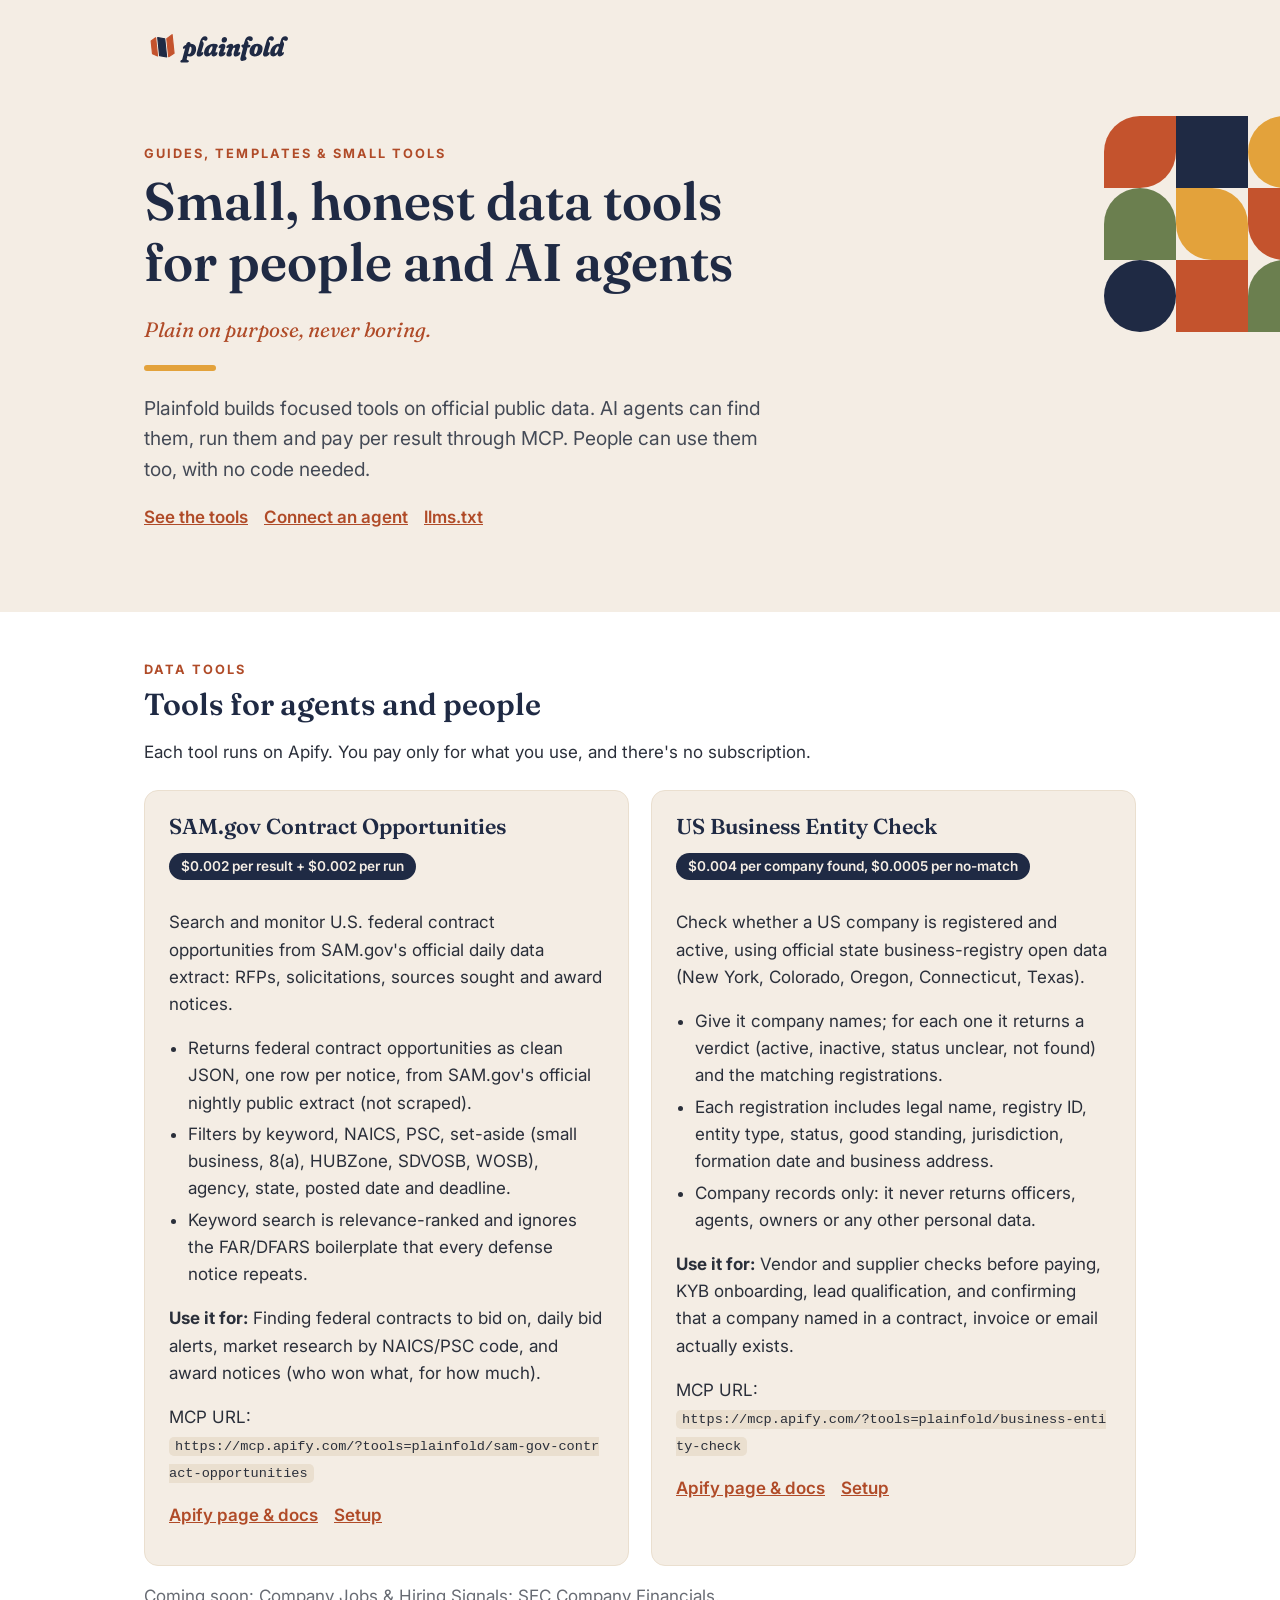
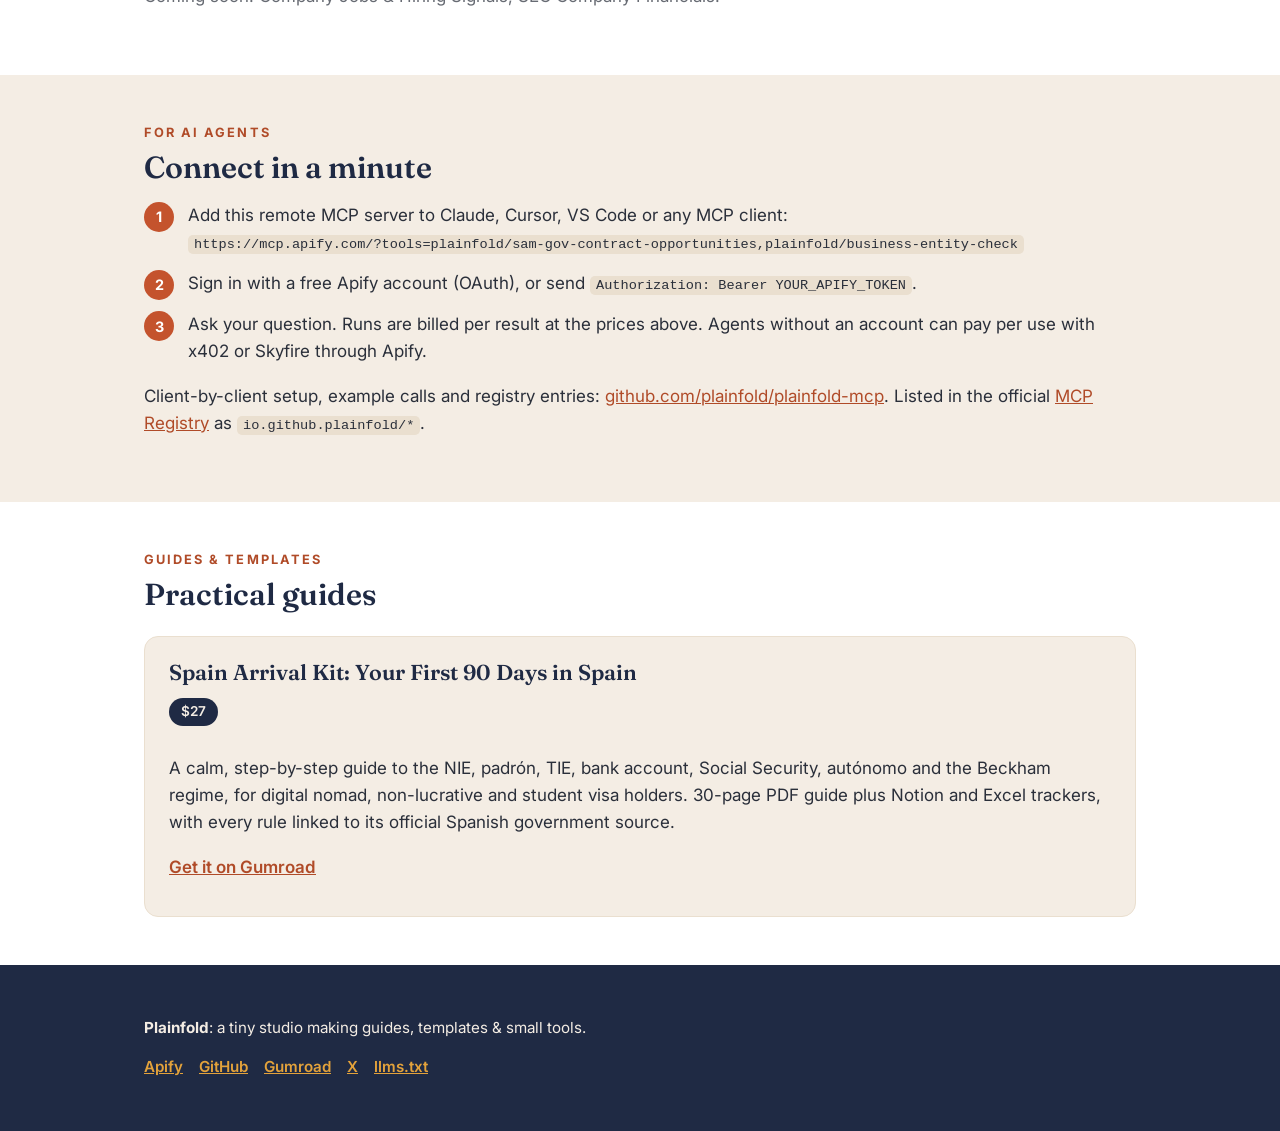
==== index.html @ ecb662b7 "Initial commit" ====
<!doctype html>
<html lang="en">
<head>
<meta charset="utf-8">
<meta name="viewport" content="width=device-width,initial-scale=1">
<title>Plainfold: small, honest data tools for people and AI agents</title>
<meta name="description" content="Small, honest data tools for people and AI agents. Data tools for AI agents (MCP) and practical guides from Plainfold.">
<link rel="canonical" href="https://plainfold.github.io/">
<link rel="icon" href="/favicon.ico" sizes="any"><link rel="icon" type="image/png" href="/assets/favicon-32.png"><link rel="apple-touch-icon" href="/assets/apple-touch-icon.png">
<link rel="alternate" type="text/plain" title="llms.txt" href="/llms.txt">
<meta property="og:type" content="website"><meta property="og:title" content="Plainfold"><meta property="og:description" content="Small, honest data tools for people and AI agents. Data tools for AI agents (MCP) and practical guides from Plainfold.">
<meta property="og:url" content="https://plainfold.github.io/"><meta property="og:image" content="https://plainfold.github.io/assets/og-image.png">
<meta name="twitter:card" content="summary_large_image"><meta name="twitter:site" content="@plainfoldco">
<link rel="preconnect" href="https://fonts.googleapis.com"><link rel="preconnect" href="https://fonts.gstatic.com" crossorigin>
<link href="https://fonts.googleapis.com/css2?family=Fraunces:ital,opsz,wght@0,9..144,600;1,9..144,400&family=Inter:wght@400;600;700&display=swap" rel="stylesheet">
<style>
:root{--navy:#1F2A44;--terra:#C4532D;--terra-text:#B04B28;--sand:#F4EDE4;--sand2:#EADFCF;--olive:#6B7F4F;--saffron:#E3A23B;--ink:#2A2F3A;--muted:#676B73}
*{box-sizing:border-box}html{-webkit-text-size-adjust:100%}
body{margin:0;background:var(--sand);color:var(--ink);font:17px/1.6 "Inter",system-ui,-apple-system,"Segoe UI",sans-serif}
a{color:var(--terra-text)}a:hover{color:var(--navy)}
h1,h2,h3{font-family:"Fraunces",Georgia,serif;font-weight:600;color:var(--navy);line-height:1.15;margin:0 0 .4em}
h1{font-size:clamp(2.1rem,5vw,3.3rem)}h2{font-size:1.9rem;margin-top:0}h3{font-size:1.35rem}
.wrap{max-width:1040px;margin:0 auto;padding:0 24px}
header.top{padding:28px 0}header.top img{height:40px;width:auto;display:block}
.hero{position:relative;overflow:hidden;padding:48px 0 64px}
.hero p.lede{font-size:1.2rem;max-width:620px;color:#444A56}
.hero .sub{font-family:"Fraunces",Georgia,serif;font-style:italic;color:var(--terra-text);font-size:1.3rem;margin:0 0 .6em}
.bar{width:72px;height:6px;background:var(--saffron);border-radius:3px;margin:18px 0 22px}
.mosaic{position:absolute;right:-40px;top:20px;display:grid;grid-template-columns:repeat(3,72px);gap:0;opacity:1}
.mosaic i{display:block;width:72px;height:72px}
.kicker{font-weight:700;text-transform:uppercase;letter-spacing:.16em;font-size:.8rem;color:var(--terra-text);margin:0 0 .5em}
section{padding:48px 0}section.alt{background:#fff}
.cards{display:grid;grid-template-columns:repeat(auto-fit,minmax(300px,1fr));gap:22px;margin-top:24px}
.card{background:#fff;border:1px solid var(--sand2);border-radius:14px;padding:24px 24px 18px}
section.alt .card{background:var(--sand)}
.card .price{display:inline-block;background:var(--navy);color:var(--sand);border-radius:999px;padding:3px 12px;font-size:.85rem;font-weight:600;margin:4px 0 12px}
.card ul{padding-left:1.1em;margin:.4em 0 1em}.card li{margin:.25em 0}
code,pre{font-family:ui-monospace,SFMono-Regular,Menlo,Consolas,monospace;font-size:.85rem}
code{background:var(--sand2);padding:2px 6px;border-radius:5px;word-break:break-all}
pre{background:var(--navy);color:var(--sand);padding:14px 16px;border-radius:10px;overflow-x:auto}
.links a{margin-right:16px;font-weight:600}
.soon{color:var(--muted)}
.steps{counter-reset:s;list-style:none;padding:0}.steps li{counter-increment:s;margin:0 0 14px;padding-left:44px;position:relative}
.steps li:before{content:counter(s);position:absolute;left:0;top:0;width:30px;height:30px;border-radius:50%;background:var(--terra);color:#fff;font-weight:700;display:flex;align-items:center;justify-content:center;font-size:.9rem}
footer{background:var(--navy);color:var(--sand);padding:36px 0;font-size:.95rem}footer a{color:var(--saffron)}
@media (max-width:720px){.mosaic{display:none}}
</style>
<script type="application/ld+json">
{
 "@context": "https://schema.org",
 "@graph": [
  {
   "@type": "Organization",
   "@id": "https://plainfold.github.io/#org",
   "name": "Plainfold",
   "url": "https://plainfold.github.io/",
   "logo": "https://plainfold.github.io/assets/plainfold-icon-512.png",
   "description": "Small, honest data tools for people and AI agents.",
   "sameAs": [
    "https://github.com/plainfold",
    "https://apify.com/plainfold",
    "https://x.com/plainfoldco",
    "https://plainfold.gumroad.com"
   ]
  },
  {
   "@type": "WebSite",
   "@id": "https://plainfold.github.io/#site",
   "url": "https://plainfold.github.io/",
   "name": "Plainfold",
   "publisher": {
    "@id": "https://plainfold.github.io/#org"
   }
  },
  {
   "@type": "ItemList",
   "name": "Plainfold tools and products",
   "itemListElement": [
    {
     "@type": "ListItem",
     "position": 1,
     "item": {
      "@type": "SoftwareApplication",
      "name": "SAM.gov Contract Opportunities",
      "applicationCategory": "BusinessApplication",
      "operatingSystem": "Web (API, MCP)",
      "url": "https://apify.com/plainfold/sam-gov-contract-opportunities",
      "description": "Search and monitor U.S. federal contract opportunities from SAM.gov's official daily data extract: RFPs, solicitations, sources sought and award notices.",
      "publisher": {
       "@id": "https://plainfold.github.io/#org"
      },
      "offers": [
       {
        "@type": "Offer",
        "name": "Per opportunity returned",
        "price": "0.002",
        "priceCurrency": "USD"
       },
       {
        "@type": "Offer",
        "name": "Per run",
        "price": "0.002",
        "priceCurrency": "USD"
       }
      ]
     }
    },
    {
     "@type": "ListItem",
     "position": 2,
     "item": {
      "@type": "SoftwareApplication",
      "name": "US Business Entity Check",
      "applicationCategory": "BusinessApplication",
      "operatingSystem": "Web (API, MCP)",
      "url": "https://apify.com/plainfold/business-entity-check",
      "description": "Check whether a US company is registered and active, using official state business-registry open data (New York, Colorado, Oregon, Connecticut, Texas).",
      "publisher": {
       "@id": "https://plainfold.github.io/#org"
      },
      "offers": [
       {
        "@type": "Offer",
        "name": "Per company found",
        "price": "0.004",
        "priceCurrency": "USD"
       },
       {
        "@type": "Offer",
        "name": "Per lookup with no match",
        "price": "0.0005",
        "priceCurrency": "USD"
       },
       {
        "@type": "Offer",
        "name": "Per run",
        "price": "0.0005",
        "priceCurrency": "USD"
       }
      ]
     }
    },
    {
     "@type": "ListItem",
     "position": 3,
     "item": {
      "@type": "Product",
      "name": "Spain Arrival Kit: Your First 90 Days in Spain",
      "url": "https://plainfold.gumroad.com/l/hvrxff",
      "description": "A calm, step-by-step guide to the NIE, padrón, TIE, bank account, Social Security, autónomo and the Beckham regime, for digital nomad, non-lucrative and student visa holders. 30-page PDF guide plus Notion and Excel trackers, with every rule linked to its official Spanish government source.",
      "brand": {
       "@id": "https://plainfold.github.io/#org"
      },
      "offers": {
       "@type": "Offer",
       "price": "27",
       "priceCurrency": "USD",
       "url": "https://plainfold.gumroad.com/l/hvrxff",
       "availability": "https://schema.org/InStock"
      }
     }
    }
   ]
  }
 ]
}
</script>
</head>
<body>
<header class="top"><div class="wrap"><a href="/"><img src="/assets/plainfold-logo-light.svg" alt="Plainfold" width="188" height="40"></a></div></header>
<main>
<div class="hero"><div class="mosaic" aria-hidden="true"><i style="background:#C4532D;border-radius:50% 0 50% 0"></i><i style="background:#1F2A44;border-radius:0"></i><i style="background:#E3A23B;border-radius:50%"></i><i style="background:#6B7F4F;border-radius:50% 50% 0 0"></i><i style="background:#E3A23B;border-radius:0 50% 0 50%"></i><i style="background:#C4532D;border-radius:0 0 50% 50%"></i><i style="background:#1F2A44;border-radius:50%"></i><i style="background:#C4532D;border-radius:0"></i><i style="background:#6B7F4F;border-radius:50% 0 50% 0"></i></div><div class="wrap">
<p class="kicker">Guides, templates &amp; small tools</p>
<h1>Small, honest data tools<br>for people and AI agents</h1>
<p class="sub">Plain on purpose, never boring.</p>
<div class="bar"></div>
<p class="lede">Plainfold builds focused tools on official public data. AI agents can find them, run them and pay per result through MCP. People can use them too, with no code needed.</p>
<p class="links"><a href="#tools">See the tools</a><a href="#agents">Connect an agent</a><a href="/llms.txt">llms.txt</a></p>
</div></div>
<section id="tools" class="alt"><div class="wrap">
<p class="kicker">Data tools</p><h2>Tools for agents and people</h2>
<p>Each tool runs on Apify. You pay only for what you use, and there's no subscription.</p>
<div class="cards"><article class="card" id="sam-gov-contract-opportunities">
<h3>SAM.gov Contract Opportunities</h3><span class="price">$0.002 per result + $0.002 per run</span>
<p>Search and monitor U.S. federal contract opportunities from SAM.gov&#x27;s official daily data extract: RFPs, solicitations, sources sought and award notices.</p>
<ul><li>Returns federal contract opportunities as clean JSON, one row per notice, from SAM.gov&#x27;s official nightly public extract (not scraped).</li><li>Filters by keyword, NAICS, PSC, set-aside (small business, 8(a), HUBZone, SDVOSB, WOSB), agency, state, posted date and deadline.</li><li>Keyword search is relevance-ranked and ignores the FAR/DFARS boilerplate that every defense notice repeats.</li></ul>
<p><strong>Use it for:</strong> Finding federal contracts to bid on, daily bid alerts, market research by NAICS/PSC code, and award notices (who won what, for how much).</p>
<p>MCP URL:<br><code>https://mcp.apify.com/?tools=plainfold/sam-gov-contract-opportunities</code></p>
<p class="links"><a href="https://apify.com/plainfold/sam-gov-contract-opportunities">Apify page &amp; docs</a><a href="https://github.com/plainfold/plainfold-mcp#samgov-contract-opportunities">Setup</a></p>
</article><article class="card" id="business-entity-check">
<h3>US Business Entity Check</h3><span class="price">$0.004 per company found, $0.0005 per no-match</span>
<p>Check whether a US company is registered and active, using official state business-registry open data (New York, Colorado, Oregon, Connecticut, Texas).</p>
<ul><li>Give it company names; for each one it returns a verdict (active, inactive, status unclear, not found) and the matching registrations.</li><li>Each registration includes legal name, registry ID, entity type, status, good standing, jurisdiction, formation date and business address.</li><li>Company records only: it never returns officers, agents, owners or any other personal data.</li></ul>
<p><strong>Use it for:</strong> Vendor and supplier checks before paying, KYB onboarding, lead qualification, and confirming that a company named in a contract, invoice or email actually exists.</p>
<p>MCP URL:<br><code>https://mcp.apify.com/?tools=plainfold/business-entity-check</code></p>
<p class="links"><a href="https://apify.com/plainfold/business-entity-check">Apify page &amp; docs</a><a href="https://github.com/plainfold/plainfold-mcp#us-business-entity-check">Setup</a></p>
</article></div><p class="soon">Coming soon: Company Jobs &amp; Hiring Signals; SEC Company Financials.</p>
</div></section>
<section id="agents"><div class="wrap">
<p class="kicker">For AI agents</p><h2>Connect in a minute</h2>
<ol class="steps">
<li>Add this remote MCP server to Claude, Cursor, VS Code or any MCP client:<br><code>https://mcp.apify.com/?tools=plainfold/sam-gov-contract-opportunities,plainfold/business-entity-check</code></li>
<li>Sign in with a free Apify account (OAuth), or send <code>Authorization: Bearer YOUR_APIFY_TOKEN</code>.</li>
<li>Ask your question. Runs are billed per result at the prices above. Agents without an account can pay per use with x402 or Skyfire through Apify.</li>
</ol>
<p>Client-by-client setup, example calls and registry entries: <a href="https://github.com/plainfold/plainfold-mcp">github.com/plainfold/plainfold-mcp</a>. Listed in the official <a href="https://registry.modelcontextprotocol.io/v0.1/servers?search=io.github.plainfold">MCP Registry</a> as <code>io.github.plainfold/*</code>.</p>
</div></section>
<section id="guides" class="alt"><div class="wrap">
<p class="kicker">Guides &amp; templates</p><h2>Practical guides</h2>
<div class="cards"><article class="card"><h3>Spain Arrival Kit: Your First 90 Days in Spain</h3><span class="price">$27</span>
<p>A calm, step-by-step guide to the NIE, padrón, TIE, bank account, Social Security, autónomo and the Beckham regime, for digital nomad, non-lucrative and student visa holders. 30-page PDF guide plus Notion and Excel trackers, with every rule linked to its official Spanish government source.</p><p class="links"><a href="https://plainfold.gumroad.com/l/hvrxff">Get it on Gumroad</a></p></article></div>
</div></section>
</main>
<footer><div class="wrap">
<p><strong>Plainfold</strong>: a tiny studio making guides, templates &amp; small tools.</p>
<p class="links"><a href="https://apify.com/plainfold">Apify</a><a href="https://github.com/plainfold">GitHub</a><a href="https://plainfold.gumroad.com">Gumroad</a><a href="https://x.com/plainfoldco">X</a><a href="/llms.txt">llms.txt</a></p>
</div></footer>
</body>
</html>
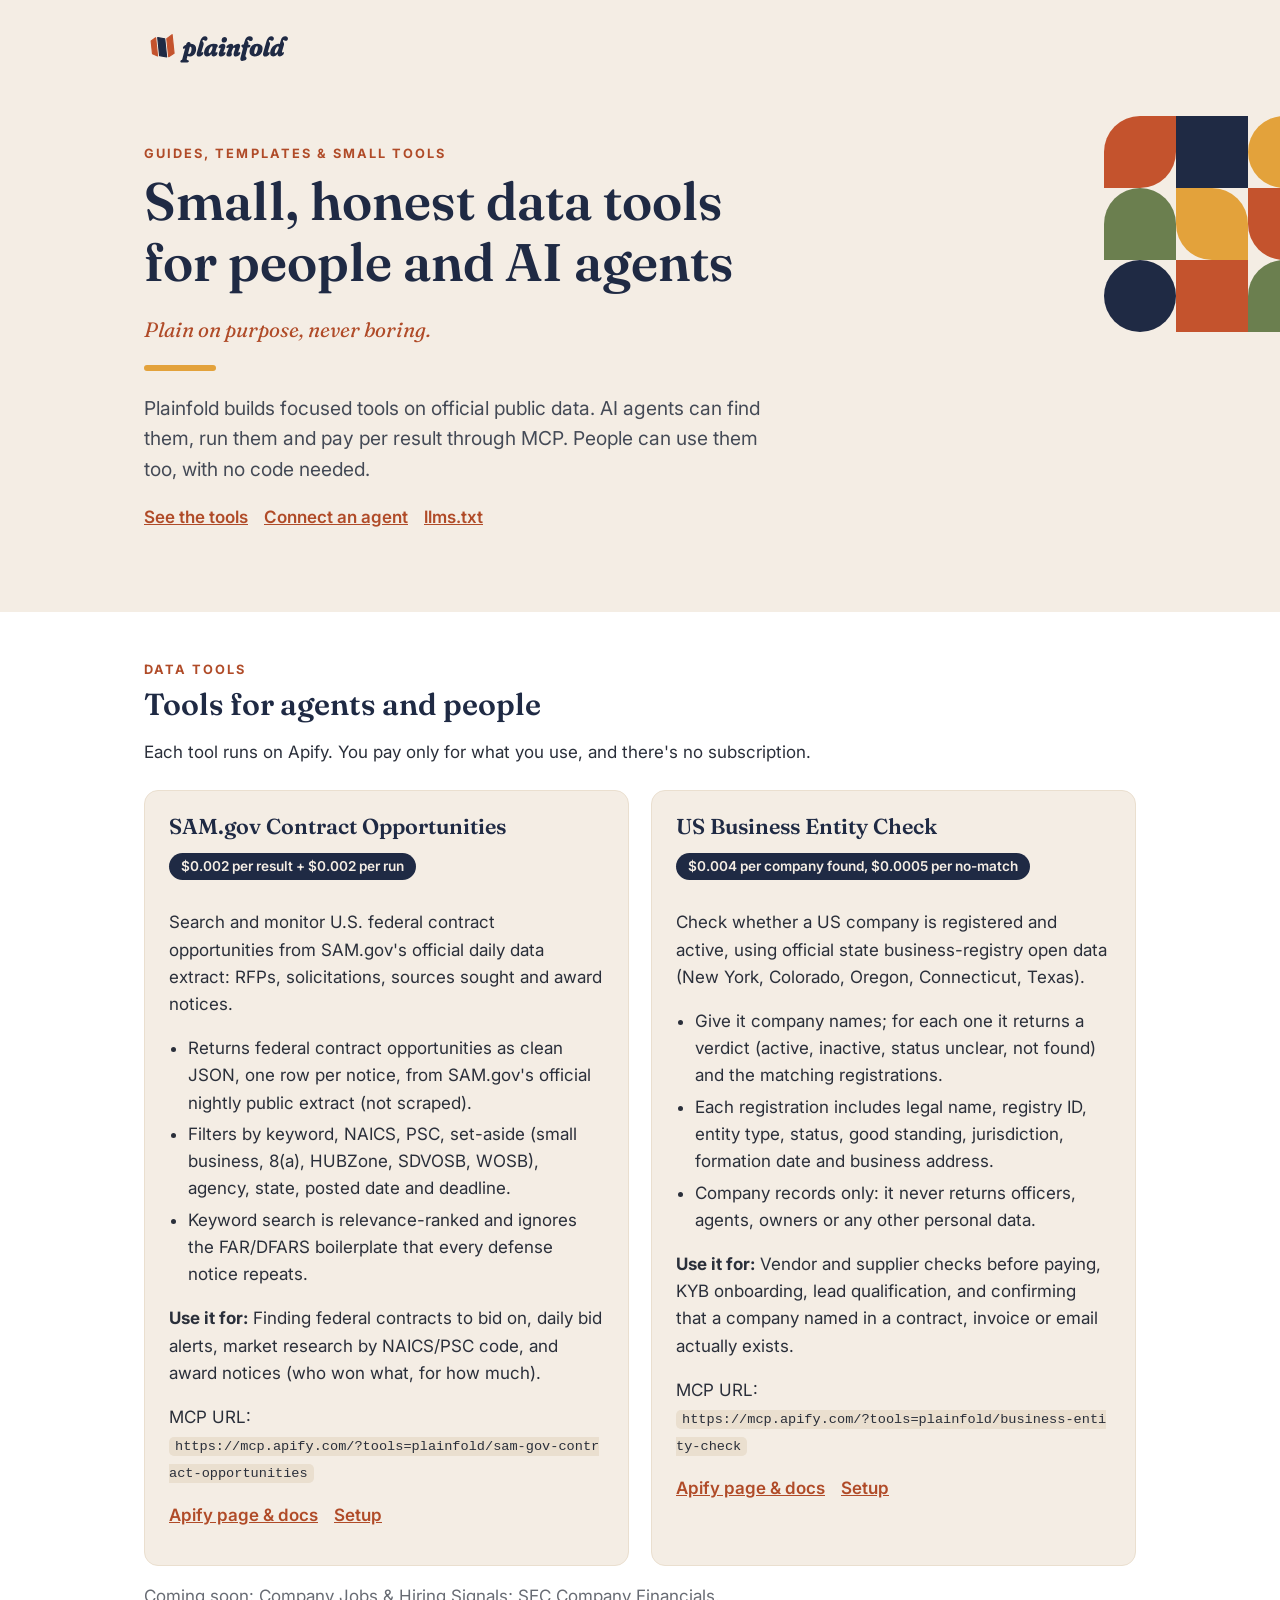
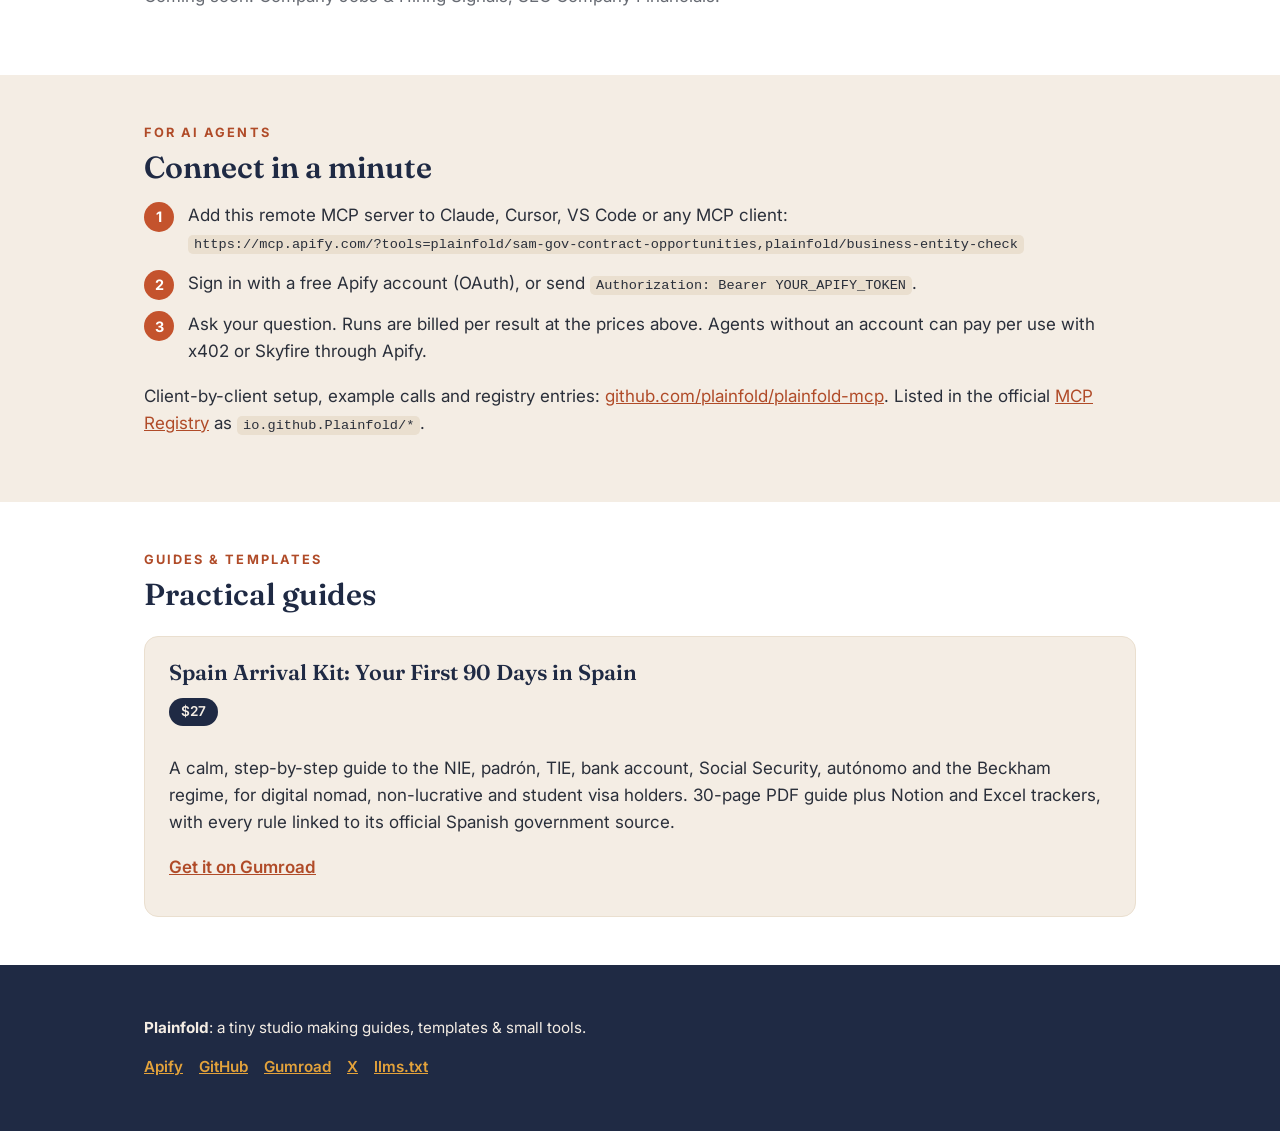
==== commit 3fb58d66: "Use io.github.Plainfold registry namespace" ====
--- a/index.html
+++ b/index.html
@@ -203,7 +203,7 @@
 <li>Sign in with a free Apify account (OAuth), or send <code>Authorization: Bearer YOUR_APIFY_TOKEN</code>.</li>
 <li>Ask your question. Runs are billed per result at the prices above. Agents without an account can pay per use with x402 or Skyfire through Apify.</li>
 </ol>
-<p>Client-by-client setup, example calls and registry entries: <a href="https://github.com/plainfold/plainfold-mcp">github.com/plainfold/plainfold-mcp</a>. Listed in the official <a href="https://registry.modelcontextprotocol.io/v0.1/servers?search=io.github.plainfold">MCP Registry</a> as <code>io.github.plainfold/*</code>.</p>
+<p>Client-by-client setup, example calls and registry entries: <a href="https://github.com/plainfold/plainfold-mcp">github.com/plainfold/plainfold-mcp</a>. Listed in the official <a href="https://registry.modelcontextprotocol.io/v0.1/servers?search=io.github.Plainfold">MCP Registry</a> as <code>io.github.Plainfold/*</code>.</p>
 </div></section>
 <section id="guides" class="alt"><div class="wrap">
 <p class="kicker">Guides &amp; templates</p><h2>Practical guides</h2>
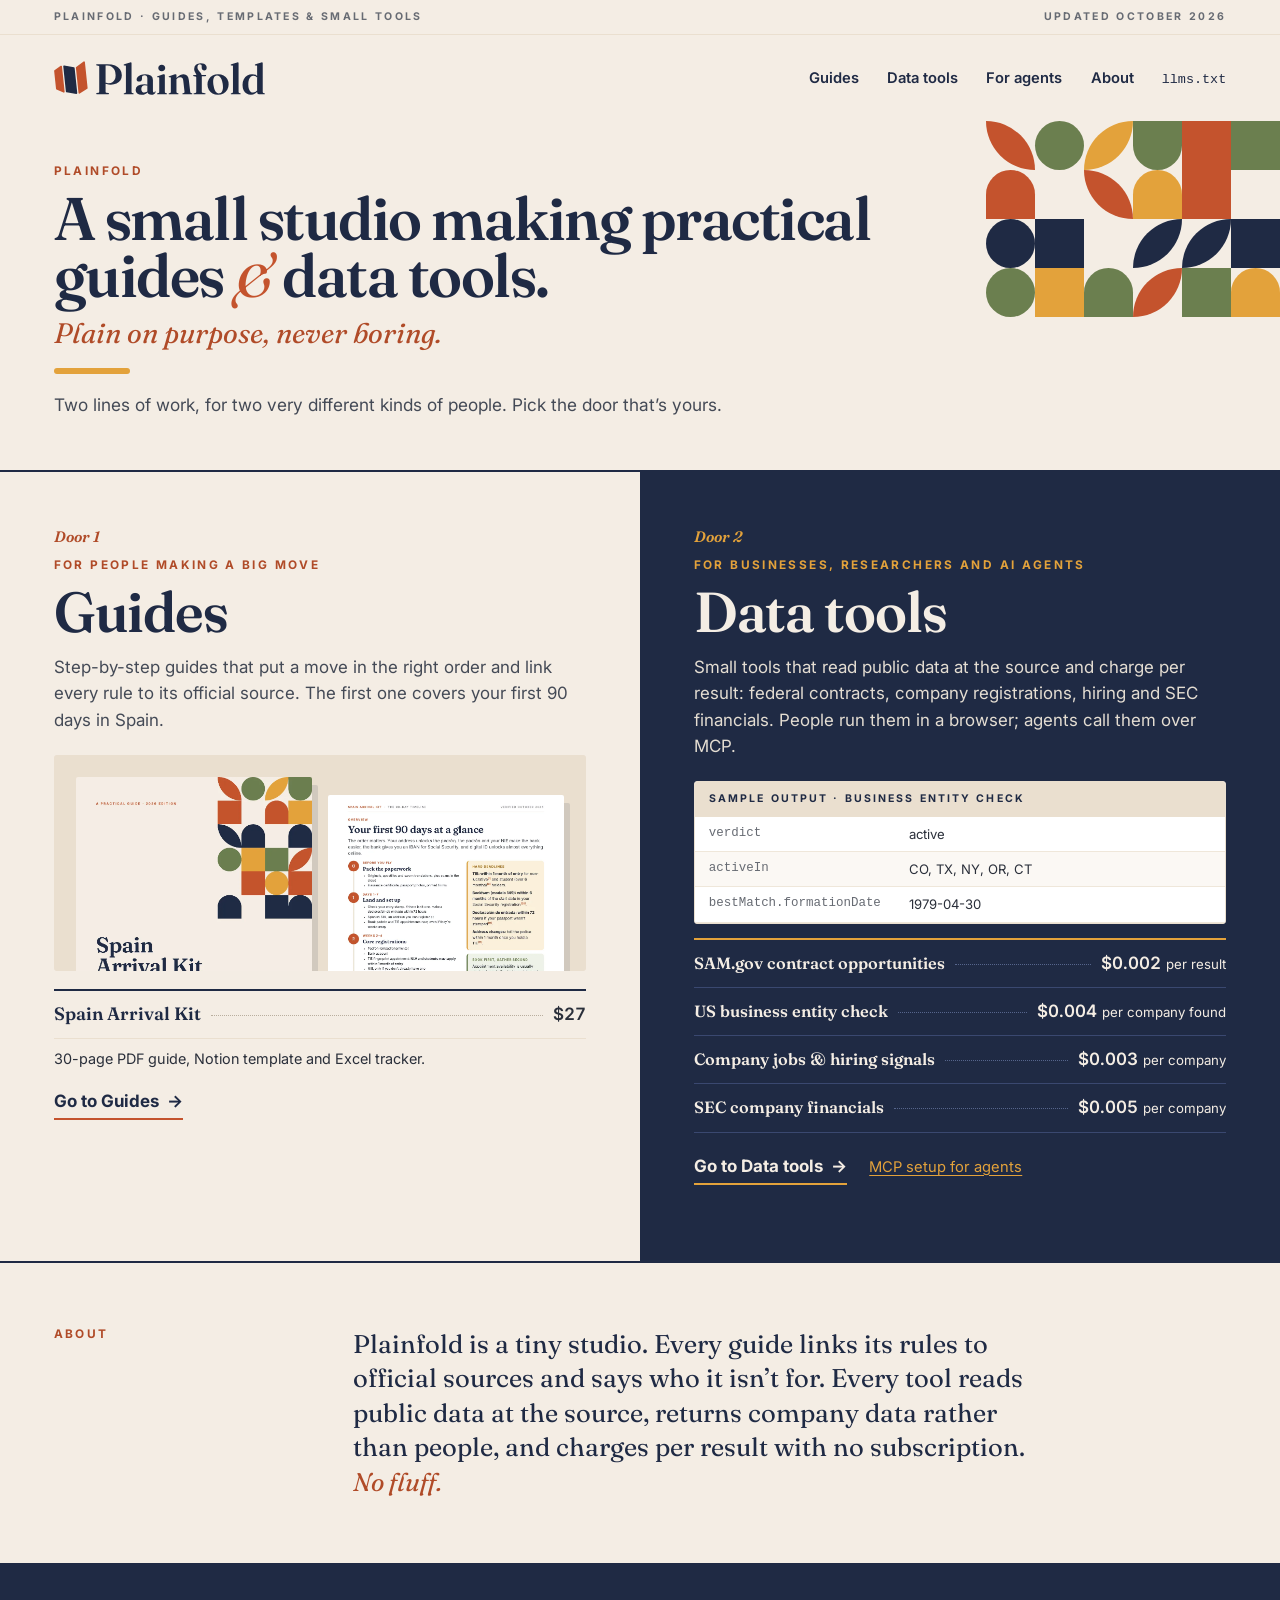
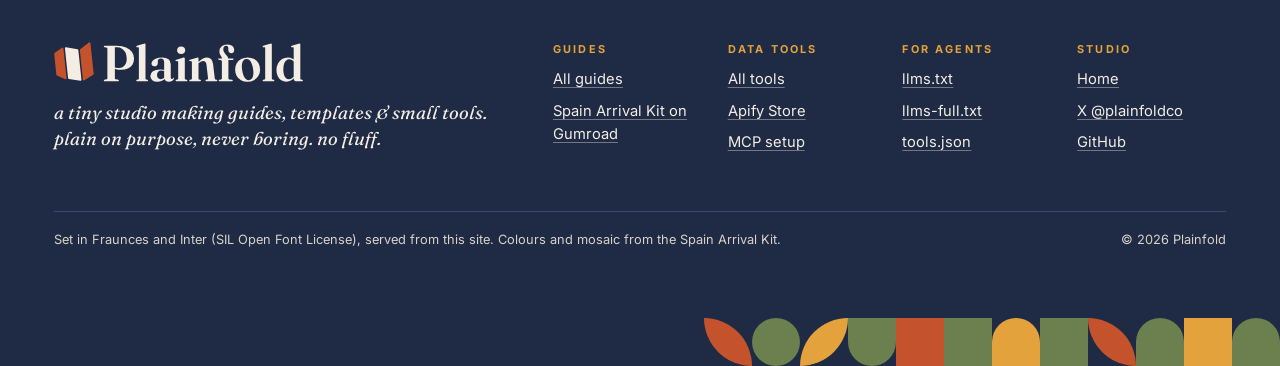
==== commit 946bac15: "Redesign site in the house style (site-v2)" ====
--- a/index.html
+++ b/index.html
@@ -1,50 +1,21 @@
-<!doctype html>
+<!DOCTYPE html>
 <html lang="en">
 <head>
 <meta charset="utf-8">
 <meta name="viewport" content="width=device-width,initial-scale=1">
-<title>Plainfold: small, honest data tools for people and AI agents</title>
-<meta name="description" content="Small, honest data tools for people and AI agents. Data tools for AI agents (MCP) and practical guides from Plainfold.">
+<title>Plainfold: a small studio making practical guides and data tools</title>
+<meta name="description" content="Plainfold is a small studio with two lines of work: practical guides for people making a big move (starting with the Spain Arrival Kit), and pay-per-result data tools for businesses, researchers and AI agents.">
 <link rel="canonical" href="https://plainfold.github.io/">
-<link rel="icon" href="/favicon.ico" sizes="any"><link rel="icon" type="image/png" href="/assets/favicon-32.png"><link rel="apple-touch-icon" href="/assets/apple-touch-icon.png">
+<meta name="theme-color" content="#1F2A44">
+<link rel="icon" href="/favicon.ico" sizes="32x32"><link rel="icon" href="/favicon.svg" type="image/svg+xml"><link rel="apple-touch-icon" href="/assets/apple-touch-icon.png"><link rel="manifest" href="/site.webmanifest">
+<link rel="preload" href="/assets/fonts/fraunces-roman.woff2" as="font" type="font/woff2" crossorigin>
+<link rel="preload" href="/assets/fonts/inter.woff2" as="font" type="font/woff2" crossorigin>
+<link rel="stylesheet" href="/assets/site.css">
 <link rel="alternate" type="text/plain" title="llms.txt" href="/llms.txt">
-<meta property="og:type" content="website"><meta property="og:title" content="Plainfold"><meta property="og:description" content="Small, honest data tools for people and AI agents. Data tools for AI agents (MCP) and practical guides from Plainfold.">
-<meta property="og:url" content="https://plainfold.github.io/"><meta property="og:image" content="https://plainfold.github.io/assets/og-image.png">
+<link rel="alternate" type="application/json" title="Plainfold tools (JSON)" href="/tools.json">
+<meta property="og:type" content="website"><meta property="og:site_name" content="Plainfold"><meta property="og:title" content="Plainfold: a small studio making practical guides and data tools"><meta property="og:description" content="Plainfold is a small studio with two lines of work: practical guides for people making a big move (starting with the Spain Arrival Kit), and pay-per-result data tools for businesses, researchers and AI agents.">
+<meta property="og:url" content="https://plainfold.github.io/"><meta property="og:image" content="https://plainfold.github.io/assets/og-image.png"><meta property="og:image:width" content="1200"><meta property="og:image:height" content="630"><meta property="og:image:alt" content="Plainfold: a small studio making practical guides and data tools">
 <meta name="twitter:card" content="summary_large_image"><meta name="twitter:site" content="@plainfoldco">
-<link rel="preconnect" href="https://fonts.googleapis.com"><link rel="preconnect" href="https://fonts.gstatic.com" crossorigin>
-<link href="https://fonts.googleapis.com/css2?family=Fraunces:ital,opsz,wght@0,9..144,600;1,9..144,400&family=Inter:wght@400;600;700&display=swap" rel="stylesheet">
-<style>
-:root{--navy:#1F2A44;--terra:#C4532D;--terra-text:#B04B28;--sand:#F4EDE4;--sand2:#EADFCF;--olive:#6B7F4F;--saffron:#E3A23B;--ink:#2A2F3A;--muted:#676B73}
-*{box-sizing:border-box}html{-webkit-text-size-adjust:100%}
-body{margin:0;background:var(--sand);color:var(--ink);font:17px/1.6 "Inter",system-ui,-apple-system,"Segoe UI",sans-serif}
-a{color:var(--terra-text)}a:hover{color:var(--navy)}
-h1,h2,h3{font-family:"Fraunces",Georgia,serif;font-weight:600;color:var(--navy);line-height:1.15;margin:0 0 .4em}
-h1{font-size:clamp(2.1rem,5vw,3.3rem)}h2{font-size:1.9rem;margin-top:0}h3{font-size:1.35rem}
-.wrap{max-width:1040px;margin:0 auto;padding:0 24px}
-header.top{padding:28px 0}header.top img{height:40px;width:auto;display:block}
-.hero{position:relative;overflow:hidden;padding:48px 0 64px}
-.hero p.lede{font-size:1.2rem;max-width:620px;color:#444A56}
-.hero .sub{font-family:"Fraunces",Georgia,serif;font-style:italic;color:var(--terra-text);font-size:1.3rem;margin:0 0 .6em}
-.bar{width:72px;height:6px;background:var(--saffron);border-radius:3px;margin:18px 0 22px}
-.mosaic{position:absolute;right:-40px;top:20px;display:grid;grid-template-columns:repeat(3,72px);gap:0;opacity:1}
-.mosaic i{display:block;width:72px;height:72px}
-.kicker{font-weight:700;text-transform:uppercase;letter-spacing:.16em;font-size:.8rem;color:var(--terra-text);margin:0 0 .5em}
-section{padding:48px 0}section.alt{background:#fff}
-.cards{display:grid;grid-template-columns:repeat(auto-fit,minmax(300px,1fr));gap:22px;margin-top:24px}
-.card{background:#fff;border:1px solid var(--sand2);border-radius:14px;padding:24px 24px 18px}
-section.alt .card{background:var(--sand)}
-.card .price{display:inline-block;background:var(--navy);color:var(--sand);border-radius:999px;padding:3px 12px;font-size:.85rem;font-weight:600;margin:4px 0 12px}
-.card ul{padding-left:1.1em;margin:.4em 0 1em}.card li{margin:.25em 0}
-code,pre{font-family:ui-monospace,SFMono-Regular,Menlo,Consolas,monospace;font-size:.85rem}
-code{background:var(--sand2);padding:2px 6px;border-radius:5px;word-break:break-all}
-pre{background:var(--navy);color:var(--sand);padding:14px 16px;border-radius:10px;overflow-x:auto}
-.links a{margin-right:16px;font-weight:600}
-.soon{color:var(--muted)}
-.steps{counter-reset:s;list-style:none;padding:0}.steps li{counter-increment:s;margin:0 0 14px;padding-left:44px;position:relative}
-.steps li:before{content:counter(s);position:absolute;left:0;top:0;width:30px;height:30px;border-radius:50%;background:var(--terra);color:#fff;font-weight:700;display:flex;align-items:center;justify-content:center;font-size:.9rem}
-footer{background:var(--navy);color:var(--sand);padding:36px 0;font-size:.95rem}footer a{color:var(--saffron)}
-@media (max-width:720px){.mosaic{display:none}}
-</style>
 <script type="application/ld+json">
 {
  "@context": "https://schema.org",
@@ -54,8 +25,14 @@
    "@id": "https://plainfold.github.io/#org",
    "name": "Plainfold",
    "url": "https://plainfold.github.io/",
-   "logo": "https://plainfold.github.io/assets/plainfold-icon-512.png",
-   "description": "Small, honest data tools for people and AI agents.",
+   "logo": {
+    "@type": "ImageObject",
+    "url": "https://plainfold.github.io/assets/plainfold-logo-light.png",
+    "width": 800,
+    "height": 151
+   },
+   "image": "https://plainfold.github.io/assets/plainfold-icon-512.png",
+   "description": "A tiny studio making guides, templates & small tools: the Spain Arrival Kit, and pay-per-result data tools that people and AI agents can run.",
    "sameAs": [
     "https://github.com/plainfold",
     "https://apify.com/plainfold",
@@ -73,92 +50,44 @@
    }
   },
   {
-   "@type": "ItemList",
-   "name": "Plainfold tools and products",
+   "@type": "WebPage",
+   "@id": "https://plainfold.github.io/#page",
+   "url": "https://plainfold.github.io/",
+   "name": "Plainfold",
+   "description": "Plainfold is a small studio with two lines of work: practical guides for people making a big move (starting with the Spain Arrival Kit), and pay-per-result data tools for businesses, researchers and AI agents.",
+   "isPartOf": {
+    "@id": "https://plainfold.github.io/#site"
+   },
+   "about": {
+    "@id": "https://plainfold.github.io/#org"
+   },
+   "breadcrumb": {
+    "@id": "https://plainfold.github.io/#breadcrumbs"
+   },
+   "hasPart": [
+    {
+     "@type": "CollectionPage",
+     "@id": "https://plainfold.github.io/guides/#page",
+     "url": "https://plainfold.github.io/guides/",
+     "name": "Guides"
+    },
+    {
+     "@type": "CollectionPage",
+     "@id": "https://plainfold.github.io/tools/#page",
+     "url": "https://plainfold.github.io/tools/",
+     "name": "Data tools"
+    }
+   ]
+  },
+  {
+   "@type": "BreadcrumbList",
+   "@id": "https://plainfold.github.io/#breadcrumbs",
    "itemListElement": [
     {
      "@type": "ListItem",
      "position": 1,
-     "item": {
-      "@type": "SoftwareApplication",
-      "name": "SAM.gov Contract Opportunities",
-      "applicationCategory": "BusinessApplication",
-      "operatingSystem": "Web (API, MCP)",
-      "url": "https://apify.com/plainfold/sam-gov-contract-opportunities",
-      "description": "Search and monitor U.S. federal contract opportunities from SAM.gov's official daily data extract: RFPs, solicitations, sources sought and award notices.",
-      "publisher": {
-       "@id": "https://plainfold.github.io/#org"
-      },
-      "offers": [
-       {
-        "@type": "Offer",
-        "name": "Per opportunity returned",
-        "price": "0.002",
-        "priceCurrency": "USD"
-       },
-       {
-        "@type": "Offer",
-        "name": "Per run",
-        "price": "0.002",
-        "priceCurrency": "USD"
-       }
-      ]
-     }
-    },
-    {
-     "@type": "ListItem",
-     "position": 2,
-     "item": {
-      "@type": "SoftwareApplication",
-      "name": "US Business Entity Check",
-      "applicationCategory": "BusinessApplication",
-      "operatingSystem": "Web (API, MCP)",
-      "url": "https://apify.com/plainfold/business-entity-check",
-      "description": "Check whether a US company is registered and active, using official state business-registry open data (New York, Colorado, Oregon, Connecticut, Texas).",
-      "publisher": {
-       "@id": "https://plainfold.github.io/#org"
-      },
-      "offers": [
-       {
-        "@type": "Offer",
-        "name": "Per company found",
-        "price": "0.004",
-        "priceCurrency": "USD"
-       },
-       {
-        "@type": "Offer",
-        "name": "Per lookup with no match",
-        "price": "0.0005",
-        "priceCurrency": "USD"
-       },
-       {
-        "@type": "Offer",
-        "name": "Per run",
-        "price": "0.0005",
-        "priceCurrency": "USD"
-       }
-      ]
-     }
-    },
-    {
-     "@type": "ListItem",
-     "position": 3,
-     "item": {
-      "@type": "Product",
-      "name": "Spain Arrival Kit: Your First 90 Days in Spain",
-      "url": "https://plainfold.gumroad.com/l/hvrxff",
-      "description": "A calm, step-by-step guide to the NIE, padrón, TIE, bank account, Social Security, autónomo and the Beckham regime, for digital nomad, non-lucrative and student visa holders. 30-page PDF guide plus Notion and Excel trackers, with every rule linked to its official Spanish government source.",
-      "brand": {
-       "@id": "https://plainfold.github.io/#org"
-      },
-      "offers": {
-       "@type": "Offer",
-       "price": "27",
-       "priceCurrency": "USD",
-       "url": "https://plainfold.gumroad.com/l/hvrxff",
-       "availability": "https://schema.org/InStock"
-      }
-     }
+     "name": "Home",
+     "item": "https://plainfold.github.io/"
     }
    ]
   }
@@ -167,53 +96,78 @@
 </script>
 </head>
 <body>
-<header class="top"><div class="wrap"><a href="/"><img src="/assets/plainfold-logo-light.svg" alt="Plainfold" width="188" height="40"></a></div></header>
-<main>
-<div class="hero"><div class="mosaic" aria-hidden="true"><i style="background:#C4532D;border-radius:50% 0 50% 0"></i><i style="background:#1F2A44;border-radius:0"></i><i style="background:#E3A23B;border-radius:50%"></i><i style="background:#6B7F4F;border-radius:50% 50% 0 0"></i><i style="background:#E3A23B;border-radius:0 50% 0 50%"></i><i style="background:#C4532D;border-radius:0 0 50% 50%"></i><i style="background:#1F2A44;border-radius:50%"></i><i style="background:#C4532D;border-radius:0"></i><i style="background:#6B7F4F;border-radius:50% 0 50% 0"></i></div><div class="wrap">
-<p class="kicker">Guides, templates &amp; small tools</p>
-<h1>Small, honest data tools<br>for people and AI agents</h1>
-<p class="sub">Plain on purpose, never boring.</p>
-<div class="bar"></div>
-<p class="lede">Plainfold builds focused tools on official public data. AI agents can find them, run them and pay per result through MCP. People can use them too, with no code needed.</p>
-<p class="links"><a href="#tools">See the tools</a><a href="#agents">Connect an agent</a><a href="/llms.txt">llms.txt</a></p>
-</div></div>
-<section id="tools" class="alt"><div class="wrap">
-<p class="kicker">Data tools</p><h2>Tools for agents and people</h2>
-<p>Each tool runs on Apify. You pay only for what you use, and there's no subscription.</p>
-<div class="cards"><article class="card" id="sam-gov-contract-opportunities">
-<h3>SAM.gov Contract Opportunities</h3><span class="price">$0.002 per result + $0.002 per run</span>
-<p>Search and monitor U.S. federal contract opportunities from SAM.gov&#x27;s official daily data extract: RFPs, solicitations, sources sought and award notices.</p>
-<ul><li>Returns federal contract opportunities as clean JSON, one row per notice, from SAM.gov&#x27;s official nightly public extract (not scraped).</li><li>Filters by keyword, NAICS, PSC, set-aside (small business, 8(a), HUBZone, SDVOSB, WOSB), agency, state, posted date and deadline.</li><li>Keyword search is relevance-ranked and ignores the FAR/DFARS boilerplate that every defense notice repeats.</li></ul>
-<p><strong>Use it for:</strong> Finding federal contracts to bid on, daily bid alerts, market research by NAICS/PSC code, and award notices (who won what, for how much).</p>
-<p>MCP URL:<br><code>https://mcp.apify.com/?tools=plainfold/sam-gov-contract-opportunities</code></p>
-<p class="links"><a href="https://apify.com/plainfold/sam-gov-contract-opportunities">Apify page &amp; docs</a><a href="https://github.com/plainfold/plainfold-mcp#samgov-contract-opportunities">Setup</a></p>
-</article><article class="card" id="business-entity-check">
-<h3>US Business Entity Check</h3><span class="price">$0.004 per company found, $0.0005 per no-match</span>
-<p>Check whether a US company is registered and active, using official state business-registry open data (New York, Colorado, Oregon, Connecticut, Texas).</p>
-<ul><li>Give it company names; for each one it returns a verdict (active, inactive, status unclear, not found) and the matching registrations.</li><li>Each registration includes legal name, registry ID, entity type, status, good standing, jurisdiction, formation date and business address.</li><li>Company records only: it never returns officers, agents, owners or any other personal data.</li></ul>
-<p><strong>Use it for:</strong> Vendor and supplier checks before paying, KYB onboarding, lead qualification, and confirming that a company named in a contract, invoice or email actually exists.</p>
-<p>MCP URL:<br><code>https://mcp.apify.com/?tools=plainfold/business-entity-check</code></p>
-<p class="links"><a href="https://apify.com/plainfold/business-entity-check">Apify page &amp; docs</a><a href="https://github.com/plainfold/plainfold-mcp#us-business-entity-check">Setup</a></p>
-</article></div><p class="soon">Coming soon: Company Jobs &amp; Hiring Signals; SEC Company Financials.</p>
-</div></section>
-<section id="agents"><div class="wrap">
-<p class="kicker">For AI agents</p><h2>Connect in a minute</h2>
-<ol class="steps">
-<li>Add this remote MCP server to Claude, Cursor, VS Code or any MCP client:<br><code>https://mcp.apify.com/?tools=plainfold/sam-gov-contract-opportunities,plainfold/business-entity-check</code></li>
-<li>Sign in with a free Apify account (OAuth), or send <code>Authorization: Bearer YOUR_APIFY_TOKEN</code>.</li>
-<li>Ask your question. Runs are billed per result at the prices above. Agents without an account can pay per use with x402 or Skyfire through Apify.</li>
-</ol>
-<p>Client-by-client setup, example calls and registry entries: <a href="https://github.com/plainfold/plainfold-mcp">github.com/plainfold/plainfold-mcp</a>. Listed in the official <a href="https://registry.modelcontextprotocol.io/v0.1/servers?search=io.github.Plainfold">MCP Registry</a> as <code>io.github.Plainfold/*</code>.</p>
-</div></section>
-<section id="guides" class="alt"><div class="wrap">
-<p class="kicker">Guides &amp; templates</p><h2>Practical guides</h2>
-<div class="cards"><article class="card"><h3>Spain Arrival Kit: Your First 90 Days in Spain</h3><span class="price">$27</span>
-<p>A calm, step-by-step guide to the NIE, padrón, TIE, bank account, Social Security, autónomo and the Beckham regime, for digital nomad, non-lucrative and student visa holders. 30-page PDF guide plus Notion and Excel trackers, with every rule linked to its official Spanish government source.</p><p class="links"><a href="https://plainfold.gumroad.com/l/hvrxff">Get it on Gumroad</a></p></article></div>
-</div></section>
+<a class="skip" href="#main">Skip to content</a>
+<div class="runhead"><div class="wrap"><span>Plainfold · Guides, templates &amp; small tools</span><span class="tnum rh-right">Updated October 2026</span></div></div>
+<header class="masthead"><div class="wrap">
+<a class="logo" href="/" aria-label="Plainfold home"><img src="/assets/plainfold-logo-light-web.svg" alt="Plainfold" width="213" height="34"></a>
+<nav aria-label="Main"><ul><li><a href="/guides/">Guides</a></li><li><a href="/tools/">Data tools</a></li><li><a href="/tools/#agents">For agents</a></li><li><a href="/#about">About</a></li><li><a class="txt" href="/llms.txt">llms.txt</a></li></ul></nav>
+</div></header>
+<main id="main">
+<section class="opening home-open" aria-labelledby="h1">
+<div class="op-mosaic" aria-hidden="true"><img src="/assets/img/mosaic-cover.svg" alt="" width="600" height="400"></div>
+<div class="wrap grid">
+<div class="op-text">
+<p class="kicker">Plainfold</p>
+<h1 id="h1">A small studio making practical guides <span class="amp">&amp;</span> data tools.</h1>
+<p class="motto">Plain on purpose, never boring.</p>
+<span class="bar" aria-hidden="true"></span>
+<p class="lede">Two lines of work, for two very different kinds of people. Pick the door that’s yours.</p>
+</div>
+</div>
+</section>
+
+<div class="doors">
+<section class="door door-guides" id="guides" aria-labelledby="door-g">
+<div class="door-in">
+<span id="kit" class="anchor"></span>
+<p class="door-no">Door 1</p>
+<p class="kicker">For people making a big move</p>
+<h2 id="door-g"><a href="/guides/">Guides</a></h2>
+<p class="door-who">Step-by-step guides that put a move in the right order and link every rule to its official source. The first one covers your first 90 days in Spain.</p>
+<a class="door-art" href="/guides/" aria-label="Spain Arrival Kit pages">
+<img src="/assets/img/kit-cover.webp" alt="" width="909" height="1287" loading="lazy">
+<img src="/assets/img/kit-p04-timeline.webp" alt="" width="909" height="1287" loading="lazy">
+</a>
+<p class="door-item"><a href="/guides/#kit">Spain Arrival Kit</a><span class="dots"></span><span class="pp tnum">$27</span></p>
+<p class="door-meta">30-page PDF guide, Notion template and Excel tracker.</p>
+<p><a class="door-go" href="/guides/">Go to Guides <span aria-hidden="true">→</span></a></p>
+</div>
+</section>
+<section class="door door-tools" id="tools" aria-labelledby="door-t">
+<div class="door-in">
+<p class="door-no">Door 2</p>
+<p class="kicker">For businesses, researchers and AI agents</p>
+<h2 id="door-t"><a href="/tools/">Data tools</a></h2>
+<p class="door-who">Small tools that read public data at the source and charge per result: federal contracts, company registrations, hiring and SEC financials. People run them in a browser; agents call them over MCP.</p>
+<figure class="door-table"><div class="tbl-wrap"><table><caption>Sample output · business entity check</caption><tbody><tr><th scope="row">verdict</th><td>active</td></tr><tr><th scope="row">activeIn</th><td>CO, TX, NY, OR, CT</td></tr><tr><th scope="row">bestMatch.formationDate</th><td>1979-04-30</td></tr></tbody></table></div></figure>
+<ul class="door-list"><li><a id="sam-gov-contract-opportunities" href="/tools/#sam-gov-contract-opportunities">SAM.gov contract opportunities</a><span class="dots"></span><span class="pp tnum">$0.002 <small>per result</small></span></li><li><a id="business-entity-check" href="/tools/#business-entity-check">US business entity check</a><span class="dots"></span><span class="pp tnum">$0.004 <small>per company found</small></span></li><li><a id="company-hiring-signals" href="/tools/#company-hiring-signals">Company jobs &amp; hiring signals</a><span class="dots"></span><span class="pp tnum">$0.003 <small>per company</small></span></li><li><a id="sec-company-financials" href="/tools/#sec-company-financials">SEC company financials</a><span class="dots"></span><span class="pp tnum">$0.005 <small>per company</small></span></li></ul>
+<p><a class="door-go" href="/tools/">Go to Data tools <span aria-hidden="true">→</span></a><a id="agents" class="door-sub" href="/tools/#agents">MCP setup for agents</a></p>
+</div>
+</section>
+</div>
+
+<section class="about-line" id="about" aria-labelledby="about-h">
+<div class="wrap grid">
+<div class="sec-rail"><p class="kicker" id="about-h">About</p></div>
+<div class="about-body">
+<p>Plainfold is a tiny studio. Every guide links its rules to official sources and says who it isn’t for. Every tool reads public data at the source, returns company data rather than people, and charges per result with no subscription. <em>No fluff.</em></p>
+</div>
+</div>
+</section>
 </main>
-<footer><div class="wrap">
-<p><strong>Plainfold</strong>: a tiny studio making guides, templates &amp; small tools.</p>
-<p class="links"><a href="https://apify.com/plainfold">Apify</a><a href="https://github.com/plainfold">GitHub</a><a href="https://plainfold.gumroad.com">Gumroad</a><a href="https://x.com/plainfoldco">X</a><a href="/llms.txt">llms.txt</a></p>
-</div></footer>
+<footer class="foot">
+<div class="wrap grid">
+<div class="foot-brand"><a class="logo" href="/" aria-label="Plainfold home"><img src="/assets/plainfold-logo-dark-web.svg" alt="Plainfold" width="250" height="40" loading="lazy"></a>
+<p class="bio">a tiny studio making guides, templates &amp; small tools. plain on purpose, never boring. no fluff.</p></div>
+<div class="foot-cols">
+<div><h3>Guides</h3><ul><li><a href="/guides/">All guides</a></li><li><a href="https://plainfold.gumroad.com/l/hvrxff">Spain Arrival Kit on Gumroad</a></li></ul></div>
+<div><h3>Data tools</h3><ul><li><a href="/tools/">All tools</a></li><li><a href="https://apify.com/plainfold">Apify Store</a></li><li><a href="/tools/#agents">MCP setup</a></li></ul></div>
+<div><h3>For agents</h3><ul><li><a href="/llms.txt">llms.txt</a></li><li><a href="/llms-full.txt">llms-full.txt</a></li><li><a href="/tools.json">tools.json</a></li></ul></div>
+<div><h3>Studio</h3><ul><li><a href="/">Home</a></li><li><a href="https://x.com/plainfoldco">X @plainfoldco</a></li><li><a href="https://github.com/plainfold">GitHub</a></li></ul></div>
+</div>
+<p class="colophon"><span>Set in Fraunces and Inter (SIL Open Font License), served from this site. Colours and mosaic from the Spain Arrival Kit.</span><span>© 2026 Plainfold</span></p>
+</div>
+<div class="foot-mosaic" aria-hidden="true"><img src="/assets/img/mosaic-strip.svg" alt="" width="576" height="48" loading="lazy"></div>
+</footer>
 </body>
 </html>
--- a/assets/site.css
+++ b/assets/site.css
@@ -0,0 +1,327 @@
+/* Plainfold site v2: house style (Spain Arrival Kit design system). No framework. */
+@font-face{font-family:"Fraunces";src:url(/assets/fonts/fraunces-roman.woff2) format("woff2");font-weight:400 700;font-style:normal;font-display:swap}
+@font-face{font-family:"Fraunces";src:url(/assets/fonts/fraunces-italic.woff2) format("woff2");font-weight:300 600;font-style:italic;font-display:swap}
+@font-face{font-family:"Inter";src:url(/assets/fonts/inter.woff2) format("woff2");font-weight:400 700;font-style:normal;font-display:swap}
+:root{
+  --navy:#1F2A44;--terra:#C4532D;--terra-t:#B04B28;--sand:#F4EDE4;--sand2:#EADFCF;--olive:#6B7F4F;--olive-t:#5E7046;
+  --saffron:#E3A23B;--ink:#2A2F3A;--muted-t:#676B73;--lede:#444A56;--white:#fff;--zebra:#FBF8F4;
+  --serif:"Fraunces",Georgia,serif;--sans:"Inter",system-ui,-apple-system,"Segoe UI",sans-serif;
+  --mono:ui-monospace,SFMono-Regular,Menlo,Consolas,monospace;
+  --gut:clamp(20px,4.2vw,64px);--gap:clamp(16px,2vw,28px);
+}
+*,*::before,*::after{box-sizing:border-box}
+html{-webkit-text-size-adjust:100%;scroll-behavior:smooth}
+body{margin:0;background:var(--sand);color:var(--ink);font:400 17px/1.6 var(--sans);font-optical-sizing:auto;overflow-x:hidden;-webkit-font-smoothing:antialiased}
+img{max-width:100%;height:auto;display:block}
+a{color:var(--terra-t);text-decoration-thickness:1px;text-underline-offset:.18em}
+a:hover{color:var(--navy)}
+a:focus-visible{outline:3px solid var(--saffron);outline-offset:2px}
+h1,h2,h3{font-family:var(--serif);font-weight:600;color:var(--navy);margin:0;letter-spacing:-.01em}
+p{margin:0 0 1em}
+code{font-family:var(--mono);font-size:.84em;background:var(--sand2);padding:.1em .4em;border-radius:3px;overflow-wrap:anywhere}
+.skip{position:absolute;left:-999px;top:0;background:var(--navy);color:var(--sand);padding:8px 12px;z-index:9}
+.skip:focus{left:8px;top:8px}
+.wrap{max-width:1320px;margin:0 auto;padding:0 var(--gut)}
+.grid{display:grid;grid-template-columns:repeat(12,minmax(0,1fr));column-gap:var(--gap)}
+.kicker{font:700 .74rem/1.3 var(--sans);letter-spacing:.2em;text-transform:uppercase;color:var(--terra-t);margin:0 0 .9em}
+.tnum{font-variant-numeric:tabular-nums lining-nums}
+
+/* running head, like the guide's page header */
+.runhead{border-bottom:1px solid var(--sand2)}
+.runhead .wrap{display:flex;justify-content:space-between;gap:16px;font:700 .66rem/1 var(--sans);letter-spacing:.22em;text-transform:uppercase;color:var(--muted-t);padding-top:12px;padding-bottom:11px}
+.masthead .wrap{display:flex;align-items:center;justify-content:space-between;gap:24px;padding-top:26px;padding-bottom:26px}
+.masthead .logo img{height:34px;width:auto}
+.masthead nav ul{list-style:none;margin:0;padding:0;display:flex;gap:clamp(14px,2.2vw,30px)}
+.masthead nav a{color:var(--navy);text-decoration:none;font-weight:600;font-size:.92rem}
+.masthead nav a:hover{color:var(--terra-t);text-decoration:underline}
+.masthead nav a[aria-current=page]{color:var(--terra-t);text-decoration:underline;text-decoration-thickness:2px;text-underline-offset:.35em}
+.masthead nav .txt{font-family:var(--mono);font-weight:400;font-size:.84rem}
+
+/* opening */
+.opening{position:relative;padding:clamp(28px,5vw,72px) 0 clamp(56px,7vw,104px);border-bottom:2px solid var(--navy)}
+.op-mosaic{position:absolute;top:0;right:0;width:clamp(186px,23vw,336px);line-height:0}
+.op-mosaic img{width:100%}
+.op-text{grid-column:1/9}
+.opening h1{font-size:clamp(3rem,7.6vw,7.4rem);line-height:.94;letter-spacing:-.025em;margin:0 0 .28em;font-weight:600}
+.opening h1 .amp{font-style:italic;font-weight:400;color:var(--terra)}
+.motto{font:italic 400 clamp(1.3rem,2.2vw,1.85rem)/1.2 var(--serif);color:var(--terra-t);margin:0}
+.bar{display:block;width:76px;height:6px;border-radius:3px;background:var(--saffron);margin:24px 0 26px}
+.lede{font-size:clamp(1.06rem,1.35vw,1.24rem);line-height:1.55;color:var(--lede);max-width:39em}
+.contents{grid-column:9/13;align-self:end;margin-top:calc(clamp(186px,23vw,336px) * .7)}
+.contents ol{list-style:none;margin:0;padding:0;border-top:2px solid var(--navy)}
+.contents li a{display:flex;align-items:baseline;gap:10px;padding:13px 0;border-bottom:1px solid var(--sand2);color:var(--navy);text-decoration:none}
+.contents li a:hover .t{color:var(--terra-t);text-decoration:underline}
+.contents .n{font:600 .95rem var(--serif);color:var(--terra-t);min-width:1.6em}
+.contents .t{font-weight:600}
+.contents .dots{flex:1;border-bottom:1px dotted #B9AE9E;transform:translateY(-4px)}
+.contents .p{font-size:.86rem;color:var(--ink)}
+
+/* section shell */
+.sec{padding:clamp(56px,7vw,112px) 0;border-bottom:2px solid var(--navy)}
+.sec-rail{grid-column:1/4}
+.sec-num{font:600 clamp(4.2rem,8vw,7.5rem)/.8 var(--serif);color:var(--terra);letter-spacing:-.04em;display:block;margin:0 0 18px}
+.sec-head{grid-column:4/13}
+.sec-head h2{font-size:clamp(2.2rem,4.6vw,4.2rem);line-height:1;letter-spacing:-.02em}
+.sec-head .sub{font:italic 400 clamp(1.25rem,2vw,1.7rem)/1.25 var(--serif);color:var(--terra-t);margin:.35em 0 0}
+
+/* kit */
+.kit-text{grid-column:4/8;margin-top:clamp(28px,3.4vw,48px)}
+.kit-art{grid-column:8/13;margin-top:clamp(28px,3.4vw,48px)}
+.fan{position:relative;background:var(--navy);border-radius:4px;aspect-ratio:5/5.2;overflow:hidden}
+.fan img{position:absolute;width:52%;border-radius:2px;box-shadow:0 1px 0 rgba(0,0,0,.08),10px 12px 0 rgba(0,0,0,.18)}
+.fan .pg1{left:6%;top:12%;transform:rotate(-5deg)}
+.fan .pg2{left:42%;top:7%;transform:rotate(4deg)}
+.fan .pg0{left:23%;top:22%;width:55%;z-index:2;transform:rotate(-1deg)}
+.fan figcaption,.figcap{font-size:.8rem;color:var(--muted-t);margin-top:10px;line-height:1.45}
+.who{font-size:.98rem}
+.kit-inc{grid-column:4/13;margin-top:clamp(44px,5vw,72px)}
+.kit-inc h3,.toc h3{font:700 .74rem/1.3 var(--sans);letter-spacing:.2em;text-transform:uppercase;color:var(--terra-t);margin:0 0 14px}
+.ledger{margin:0;border-top:2px solid var(--navy)}
+.ledger div{display:grid;grid-template-columns:minmax(0,3fr) minmax(0,6fr);gap:var(--gap);padding:14px 0;border-bottom:1px solid var(--sand2)}
+.ledger dt{font:600 1.25rem/1.3 var(--serif);color:var(--navy)}
+.ledger dd{margin:0;font-size:1rem;line-height:1.55;max-width:40em}
+.buy{display:flex;flex-wrap:wrap;align-items:center;gap:14px 26px;margin:28px 0 22px;padding-top:24px;border-top:2px solid var(--navy)}
+.price{margin:0;font:600 3.4rem/1 var(--serif);color:var(--navy);letter-spacing:-.02em}
+.price small{display:block;font:400 .8rem/1.3 var(--sans);color:var(--ink);letter-spacing:0;margin-top:6px}
+.btn{display:inline-flex;align-items:center;gap:.6em;background:var(--navy);color:var(--sand);text-decoration:none;font-weight:600;padding:14px 20px;border-radius:3px}
+.btn:hover{background:var(--terra-t);color:#fff}
+.fine{font-size:.84rem;color:var(--ink);border-left:3px solid var(--olive);padding:2px 0 2px 12px;max-width:34em}
+.toc{grid-column:4/13;margin-top:clamp(44px,5vw,72px);display:grid;grid-template-columns:repeat(12,minmax(0,1fr));column-gap:var(--gap)}
+.toc h3{grid-column:1/-1}
+.toc ol{list-style:none;margin:0;padding:0;border-top:1px solid var(--navy)}
+.toc .c1{grid-column:1/7}.toc .c2{grid-column:7/13}
+.toc li{display:flex;align-items:baseline;gap:10px;padding:8px 0;border-bottom:1px solid var(--sand2);font-size:.93rem}
+.toc .dots{flex:1;border-bottom:1px dotted #B9AE9E;transform:translateY(-4px)}
+.toc .pg{font:600 .93rem var(--serif);color:var(--navy);white-space:nowrap}
+.toc .grp{font:700 .62rem/1 var(--sans);letter-spacing:.2em;text-transform:uppercase;color:var(--muted-t);padding:16px 0 6px;border-bottom:0}
+.tracker{grid-column:4/13;margin-top:clamp(40px,4.4vw,64px)}
+.tracker img{border:1px solid var(--sand2);background:#fff;border-radius:3px}
+
+/* tools */
+.tools-intro{grid-column:4/11;margin-top:clamp(20px,2.4vw,32px)}
+.tools-intro p{font-size:1.08rem;color:var(--lede)}
+.tool{grid-column:1/13;display:grid;grid-template-columns:repeat(12,minmax(0,1fr));column-gap:var(--gap);border-top:1px solid var(--navy);padding:clamp(28px,3vw,44px) 0;margin-top:clamp(28px,3vw,44px)}
+.tools-list{grid-column:1/13}
+.tools-list .tool:first-child{margin-top:clamp(36px,4vw,56px)}
+.tool-meta{grid-column:1/4}
+.tool-no{font:600 2.4rem/1 var(--serif);color:var(--navy);display:block;margin-bottom:12px}
+.status{display:inline-flex;align-items:center;gap:7px;font:700 .7rem/1 var(--sans);letter-spacing:.16em;text-transform:uppercase;color:var(--olive-t)}
+.status::before{content:"";width:8px;height:8px;border-radius:50%;background:var(--olive)}
+.status.soon{color:var(--muted-t)}.status.soon::before{background:transparent;border:1.5px solid var(--muted-t)}
+.src{display:block;font-size:.8rem;color:var(--muted-t);margin-top:10px;line-height:1.4}
+.tool-body{grid-column:4/8}
+.tool-body h2,.tool-body h3{font-size:clamp(1.5rem,2.2vw,2rem);line-height:1.1;margin-bottom:.5em}
+.tool-body p{font-size:1rem}
+.fees{margin:16px 0 18px;border-top:1px solid var(--sand2)}
+.fees div{display:flex;justify-content:space-between;gap:12px;padding:7px 0;border-bottom:1px solid var(--sand2);font-size:.9rem}
+.fees dd{margin:0;font-weight:600;font-variant-numeric:tabular-nums}
+.tool-links{font-size:.9rem;display:flex;flex-wrap:wrap;gap:6px 18px;align-items:baseline}
+.tool-links a{font-weight:600}
+.tool-sample{grid-column:8/13;margin:0}
+.tbl-wrap{overflow-x:auto;background:#fff;border:1px solid var(--sand2);border-radius:3px}
+table{border-collapse:collapse;width:100%;font-size:.84rem;line-height:1.4}
+caption{caption-side:top;text-align:left;font:700 .66rem/1 var(--sans);letter-spacing:.2em;text-transform:uppercase;color:var(--navy);padding:12px 14px;background:var(--sand2)}
+th,td{text-align:left;vertical-align:top;padding:8px 14px;border-bottom:1px solid #EFE7DA}
+thead th{background:var(--navy);color:var(--sand);font-weight:600;font-size:.78rem;letter-spacing:.02em}
+tbody tr:nth-child(even){background:var(--zebra)}
+tbody th{font:400 .78rem/1.4 var(--mono);color:var(--muted-t);white-space:nowrap;width:1%}
+td.num{font-variant-numeric:tabular-nums;white-space:nowrap}
+td.code{font-family:var(--mono);font-size:.78rem;white-space:nowrap}
+
+/* agents (dark) */
+.dark{background:var(--navy);color:var(--sand);border-bottom:0}
+.dark h2,.dark h3{color:var(--sand)}
+.dark .kicker{color:var(--saffron)}
+.dark .sec-num{color:var(--saffron)}
+.dark a{color:var(--saffron)}
+.dark a:hover{color:#fff}
+.dark code{background:#2C3A5C;color:var(--sand)}
+.ag-steps{grid-column:4/9;margin-top:clamp(28px,3.4vw,48px)}
+.ag-steps ol{list-style:none;margin:0;padding:0;counter-reset:s}
+.ag-steps li{counter-increment:s;position:relative;padding:0 0 22px 52px}
+.ag-steps li::before{content:counter(s);position:absolute;left:0;top:-2px;width:34px;height:34px;border-radius:50%;background:var(--saffron);color:var(--navy);font:600 1rem/34px var(--serif);text-align:center}
+.urlbox{display:block;font:400 .82rem/1.55 var(--mono);background:#172036;border:1px solid #34436A;color:var(--sand);padding:12px 14px;margin-top:10px;overflow-wrap:anywhere;border-radius:3px}
+.ag-files{grid-column:9/13;margin-top:clamp(28px,3.4vw,48px)}
+.ag-files h3{font:700 .74rem/1.3 var(--sans);letter-spacing:.2em;text-transform:uppercase;color:var(--saffron);margin-bottom:10px}
+.ag-files dl{margin:0;border-top:1px solid #3A4870}
+.ag-files div{padding:11px 0;border-bottom:1px solid #3A4870}
+.ag-files dt a{font-family:var(--mono);font-size:.9rem}
+.ag-files dd{margin:3px 0 0;font-size:.88rem;color:#D9D2C8}
+
+/* about */
+.about-quote{grid-column:4/9;margin-top:clamp(24px,3vw,40px)}
+.about-quote p{font:400 clamp(1.6rem,2.8vw,2.5rem)/1.18 var(--serif);color:var(--navy);letter-spacing:-.01em}
+.about-quote em{color:var(--terra-t)}
+.rules{grid-column:9/13;margin-top:clamp(24px,3vw,40px)}
+.rules ol{list-style:none;margin:0;padding:0;border-top:2px solid var(--navy)}
+.rules li{padding:14px 0 16px;border-bottom:1px solid var(--sand2);font-size:.94rem}
+.rules b{display:block;font:600 1.12rem/1.3 var(--serif);color:var(--navy);margin-bottom:4px}
+.rules b span{color:var(--terra-t);margin-right:.4em}
+
+/* footer */
+.foot{background:var(--navy);color:var(--sand);position:relative;overflow:hidden}
+.foot .wrap{padding-top:clamp(48px,6vw,80px);padding-bottom:clamp(84px,8vw,120px)}
+.foot .logo img{height:40px;width:auto}
+.foot .bio{font:italic 400 1.15rem/1.4 var(--serif);color:var(--sand);margin:18px 0 0;max-width:24em}
+.foot-cols{grid-column:6/13;display:grid;grid-template-columns:repeat(4,minmax(0,1fr));gap:var(--gap)}
+.foot-brand{grid-column:1/6}
+.foot h3{font:700 .68rem/1.3 var(--sans);letter-spacing:.2em;text-transform:uppercase;color:var(--saffron);margin:0 0 12px}
+.foot ul{list-style:none;margin:0;padding:0;font-size:.92rem}
+.foot li{margin:0 0 8px}
+.foot a{color:var(--sand);text-decoration-color:rgba(244,237,228,.4)}
+.foot a:hover{color:var(--saffron)}
+.colophon{grid-column:1/13;margin-top:48px;padding-top:18px;border-top:1px solid #3A4870;font-size:.8rem;color:#D9D2C8;display:flex;flex-wrap:wrap;justify-content:space-between;gap:8px 24px}
+.foot-mosaic{position:absolute;right:0;bottom:0;height:48px;line-height:0}
+.foot-mosaic img{height:48px;width:auto}
+
+/* ---------- tablet ---------- */
+@media (max-width:1080px){
+  .op-text{grid-column:1/13}
+  .contents{grid-column:1/13;margin-top:40px;max-width:560px}
+  .sec-rail{grid-column:1/13;display:flex;align-items:baseline;gap:18px}
+  .sec-num{margin:0}
+  .sec-head{grid-column:1/13;margin-top:14px}
+  .kit-text{grid-column:1/8}.kit-art{grid-column:8/13}
+  .toc,.tracker,.kit-inc{grid-column:1/13}
+  .tools-intro{grid-column:1/12}
+  .tool-meta{grid-column:1/13;display:flex;align-items:center;gap:18px;margin-bottom:14px}
+  .tool-no{margin:0;font-size:1.9rem}.src{margin:0}
+  .tool-body{grid-column:1/7}.tool-sample{grid-column:7/13}
+  .ag-steps{grid-column:1/8}.ag-files{grid-column:8/13}
+  .about-quote{grid-column:1/8}.rules{grid-column:8/13}
+  .foot-brand{grid-column:1/13}.foot-cols{grid-column:1/13;margin-top:36px}
+}
+/* ---------- phone ---------- */
+@media (max-width:720px){
+  body{font-size:16px}
+  .runhead .wrap span:last-child{display:none}
+  .runhead .wrap span{white-space:nowrap;overflow:hidden;text-overflow:ellipsis;letter-spacing:.16em}
+  .masthead .wrap{flex-direction:column;align-items:flex-start;gap:16px;padding-top:20px;padding-bottom:18px}
+  .masthead .logo img{height:30px}
+  .masthead nav{width:100%}
+  .masthead nav ul{flex-wrap:wrap;gap:8px 18px}
+  .opening{padding-top:calc(clamp(186px,23vw,336px) * .62 + 10px)}
+  .op-mosaic{width:186px}
+  .opening h1{font-size:clamp(2.7rem,12.6vw,4rem)}
+  .kit-text,.kit-art{grid-column:1/13}
+  .kit-art{margin-top:36px}
+  .ledger div{grid-template-columns:1fr;gap:4px}
+  .toc .c1,.toc .c2{grid-column:1/13}
+  .toc .c2{border-top:0}
+  .tool-meta{flex-wrap:wrap;gap:6px 14px}.src{flex-basis:100%}
+  .tool-body,.tool-sample{grid-column:1/13}
+  .tool-sample{margin-top:22px}
+  .ag-steps,.ag-files,.about-quote,.rules{grid-column:1/13}
+  .ag-steps li{padding-left:46px}
+  .foot-cols{grid-template-columns:repeat(2,minmax(0,1fr));row-gap:28px}
+  .colophon{flex-direction:column}
+  .price{font-size:2.8rem}
+  table{font-size:.8rem}
+  th,td{padding:7px 10px}
+  .sam td.hide-sm,.sam th.hide-sm{display:none}
+}
+
+/* ---------- v3: multi-page IA ---------- */
+.crumbs ol{list-style:none;margin:0;padding:0;display:flex;gap:.6em;flex-wrap:wrap}
+.crumbs li+li::before{content:"/";margin-right:.6em;color:#B9AE9E}
+.crumbs a{color:var(--muted-t);text-decoration:none}
+.crumbs a:hover{color:var(--terra-t);text-decoration:underline}
+.crumbs [aria-current]{color:var(--navy)}
+.anchor{position:absolute;top:0}
+.home-open{border-bottom:0;padding-top:clamp(24px,3.4vw,48px);padding-bottom:clamp(36px,4vw,56px)}
+.home-open .op-text{grid-column:1/10}
+.home-open h1{font-size:clamp(2.6rem,4.7vw,4.6rem);margin-bottom:.22em}
+.home-open .bar{margin:18px 0 18px}
+.home-open .lede{margin:0}
+.sub-open{padding-bottom:clamp(36px,4.4vw,64px)}
+.sub-open h1{font-size:clamp(2.5rem,5.2vw,5rem)}
+.sub-open .lede{margin-top:22px}
+.sub-open .contents{margin-top:calc(clamp(186px,23vw,336px) * .72)}
+.tools-sec{padding-top:0}
+.tools-sec .tools-list .tool:first-child{margin-top:0}
+.doors{display:grid;grid-template-columns:1fr 1fr;border-top:2px solid var(--navy);border-bottom:2px solid var(--navy)}
+.door{position:relative;padding:clamp(36px,4.4vw,64px) 0 clamp(40px,4.6vw,68px)}
+.door-in{padding:0 var(--gut);max-width:660px}
+.door-guides .door-in{margin-left:auto}
+.door-tools{background:var(--navy);color:var(--sand)}
+.door-no{font:600 .95rem/1 var(--serif);font-style:italic;color:var(--terra-t);margin:0 0 14px}
+.door-tools .door-no{color:var(--saffron)}
+.door h2{font-size:clamp(2.4rem,4.4vw,4rem);line-height:1;letter-spacing:-.02em;margin:0 0 14px}
+.door h2 a{color:inherit;text-decoration:none}
+.door h2 a:hover{text-decoration:underline;text-decoration-thickness:2px}
+.door-tools h2{color:var(--sand)}
+.door-tools .kicker{color:var(--saffron)}
+.door-who{font-size:1.06rem;line-height:1.55;max-width:32em;color:var(--lede)}
+.door-tools .door-who{color:#E4DDD2}
+.door-art{display:flex;gap:16px;background:var(--sand2);padding:22px 22px 0;border-radius:3px;margin:22px 0 18px;height:216px;overflow:hidden}
+.door-art img{width:calc(50% - 8px);height:auto;align-self:flex-start;box-shadow:6px 8px 0 rgba(31,42,68,.12);border-radius:2px}
+.door-art img+img{transform:translateY(18px)}
+.door-art:hover{background:#E3D5C1}
+.door-item,.door-list li{display:flex;align-items:baseline;gap:10px;margin:0;padding:10px 0;border-bottom:1px solid var(--sand2)}
+.door-item{border-top:2px solid var(--navy)}
+.door-item a,.door-list a{font:600 1.12rem/1.3 var(--serif);color:var(--navy);text-decoration:none}
+.door-item a:hover,.door-list a:hover{text-decoration:underline}
+.door-meta{font-size:.9rem;margin:8px 0 18px}
+.dots{flex:1;border-bottom:1px dotted #B9AE9E;transform:translateY(-4px);min-width:12px}
+.pp{font-weight:600;white-space:nowrap}
+.pp small{font-weight:400;font-size:.78em}
+.door-table{margin:22px 0 14px}
+.door-table table{font-size:.82rem;color:var(--ink)}
+.door-table tbody th{color:var(--muted-t)}
+.door-list{list-style:none;margin:0 0 20px;padding:0;border-top:2px solid var(--saffron)}
+.door-list li{border-bottom:1px solid #3A4870}
+.door-list a{color:var(--sand);font-size:1.02rem}
+.door-list .dots{border-color:#56658C}
+.door-list .pp{color:var(--sand)}
+.door-go{display:inline-flex;gap:.5em;font-weight:700;color:var(--navy);text-decoration:none;border-bottom:2px solid var(--terra);padding-bottom:3px;margin-right:22px}
+.door-go:hover{color:var(--terra-t)}
+.door-tools .door-go{color:var(--sand);border-color:var(--saffron)}
+.door-tools .door-go:hover{color:var(--saffron)}
+.door-sub{font-size:.92rem;color:var(--saffron)}
+.door-tools a.door-sub:hover{color:#fff}
+.about-line{padding:clamp(40px,5vw,72px) 0;border-bottom:2px solid var(--navy)}
+.about-body{grid-column:4/11}
+.about-body p{font:400 clamp(1.25rem,2vw,1.7rem)/1.35 var(--serif);color:var(--navy);margin:0}
+.about-body em{color:var(--terra-t)}
+@media (max-width:1080px){.about-body{grid-column:1/13}.about-line .sec-rail{margin-bottom:8px}}
+@media (max-width:820px){
+  .doors{grid-template-columns:1fr}
+  .door-in{max-width:none}
+  .door-guides .door-in{margin-left:0}
+  .door-tools{border-top:2px solid var(--navy)}
+}
+@media (max-width:720px){
+  .runhead .wrap .crumbs{white-space:nowrap}
+  .home-open{padding-top:calc(186px * .62 + 10px)}
+  .home-open h1{font-size:clamp(2.3rem,10.4vw,3.4rem)}
+  .sub-open h1{font-size:clamp(2.3rem,10.4vw,3.4rem)}
+  .sub-open .contents{margin-top:32px}
+  .door-art{height:180px;padding:16px 16px 0}
+  .door-go{margin-bottom:12px}
+}
+@media (prefers-reduced-motion:reduce){html{scroll-behavior:auto}}
+@media (max-width:720px){.tracker img{aspect-ratio:1.25/1;object-fit:cover;object-position:left top}}
+@media (max-width:1080px) and (min-width:721px){
+  .opening,.home-open{padding-top:calc(23vw * .667 + 20px)}
+  .home-open .op-text{grid-column:1/13}
+}
+@media (max-width:720px){.home-open .op-text{grid-column:1/13}}
+@media (max-width:720px){
+  .masthead nav li:has(.txt){display:none}
+  .masthead .wrap{gap:12px}
+  .home-open{padding-top:calc(150px * .667 + 14px);padding-bottom:30px}
+  .home-open .op-mosaic{width:150px}
+  .home-open .lede{font-size:1rem}
+  .door{padding:30px 0 34px}
+  .door h2{margin-bottom:10px}
+  .door-who{font-size:.98rem;margin-bottom:0}
+  .door-art{height:150px;margin:18px 0 14px}
+  .door-meta{margin:6px 0 14px}
+}
+@media (max-width:720px){.door-meta{display:none}.door-item{margin-bottom:16px}.runhead .wrap{padding-top:10px;padding-bottom:9px}}
+.sub-open + .sec{padding-top:clamp(40px,4.4vw,64px)}
+@media (max-width:720px){
+  .sub-open{padding-top:calc(150px * .667 + 18px)}
+  .sub-open .op-mosaic{width:150px}
+}
+.tools-sec .tools-list .tool:first-child{border-top:0;padding-top:clamp(36px,4vw,56px)}
